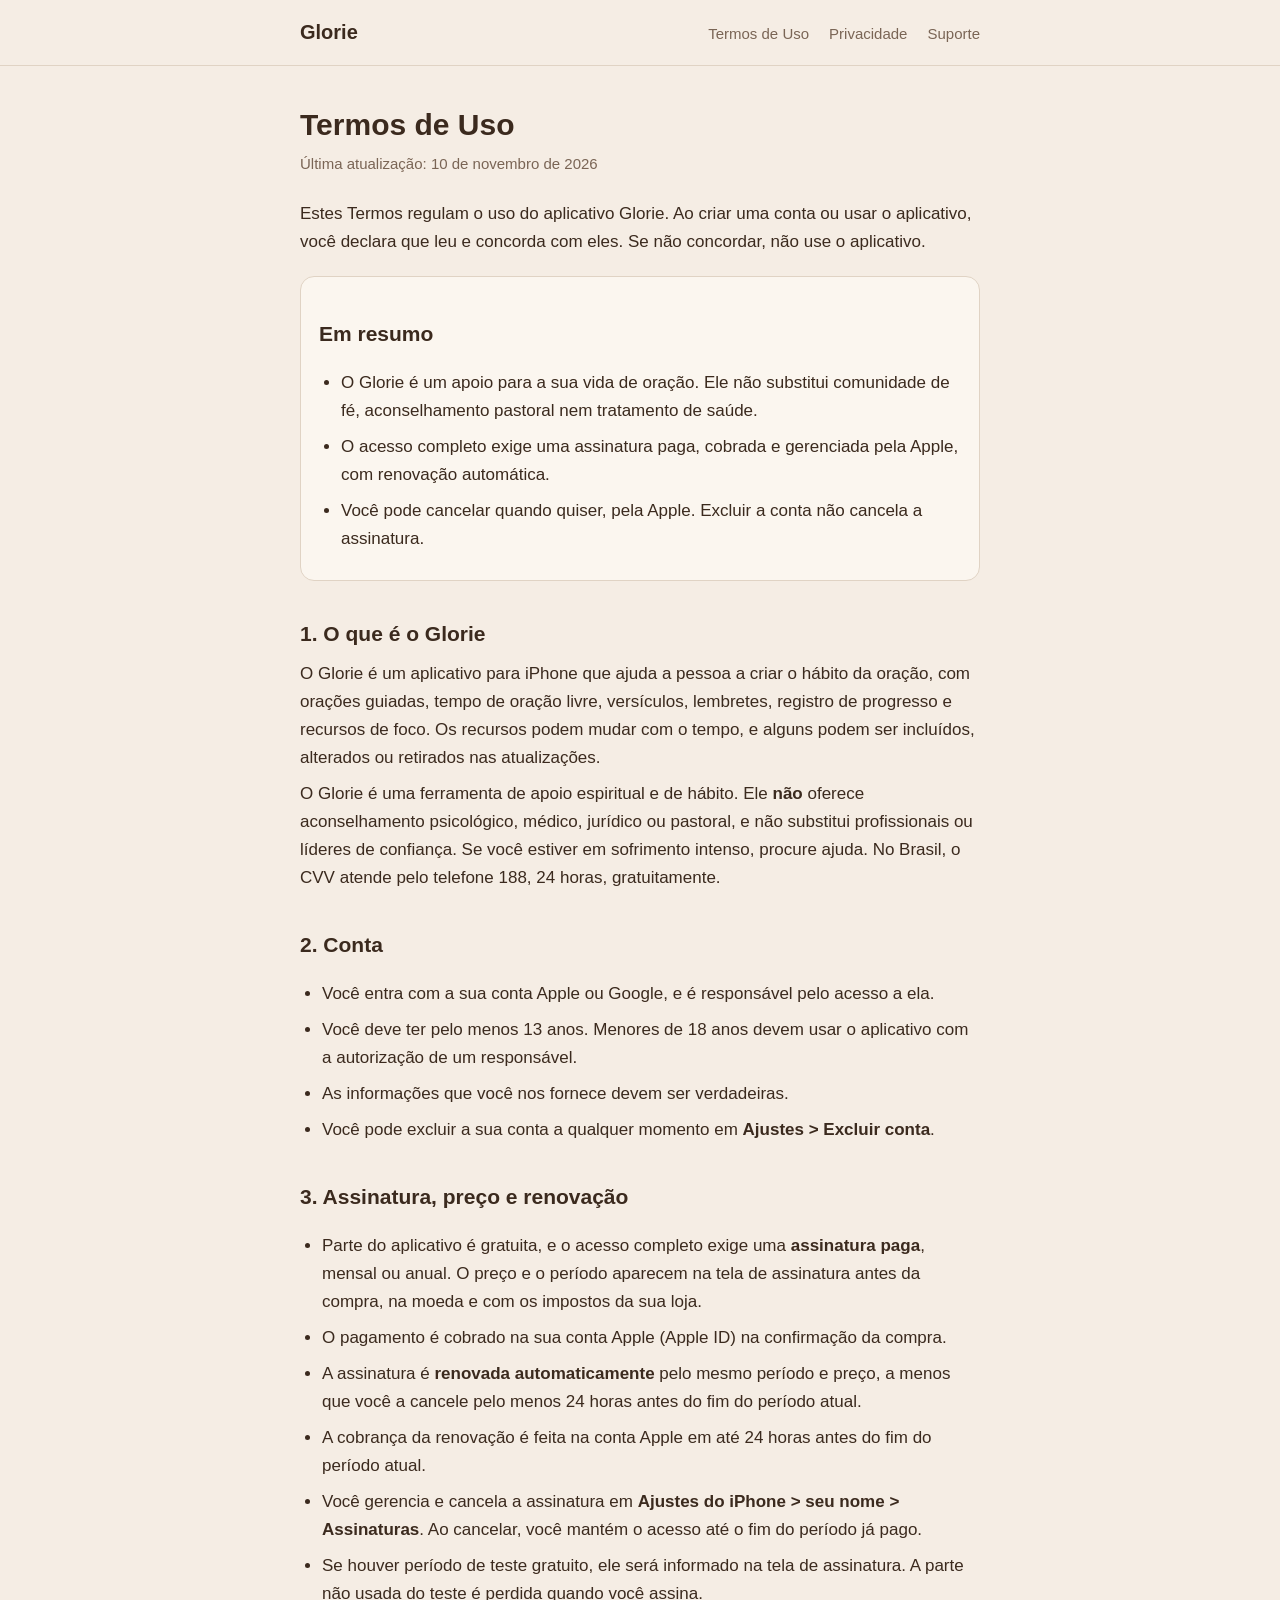
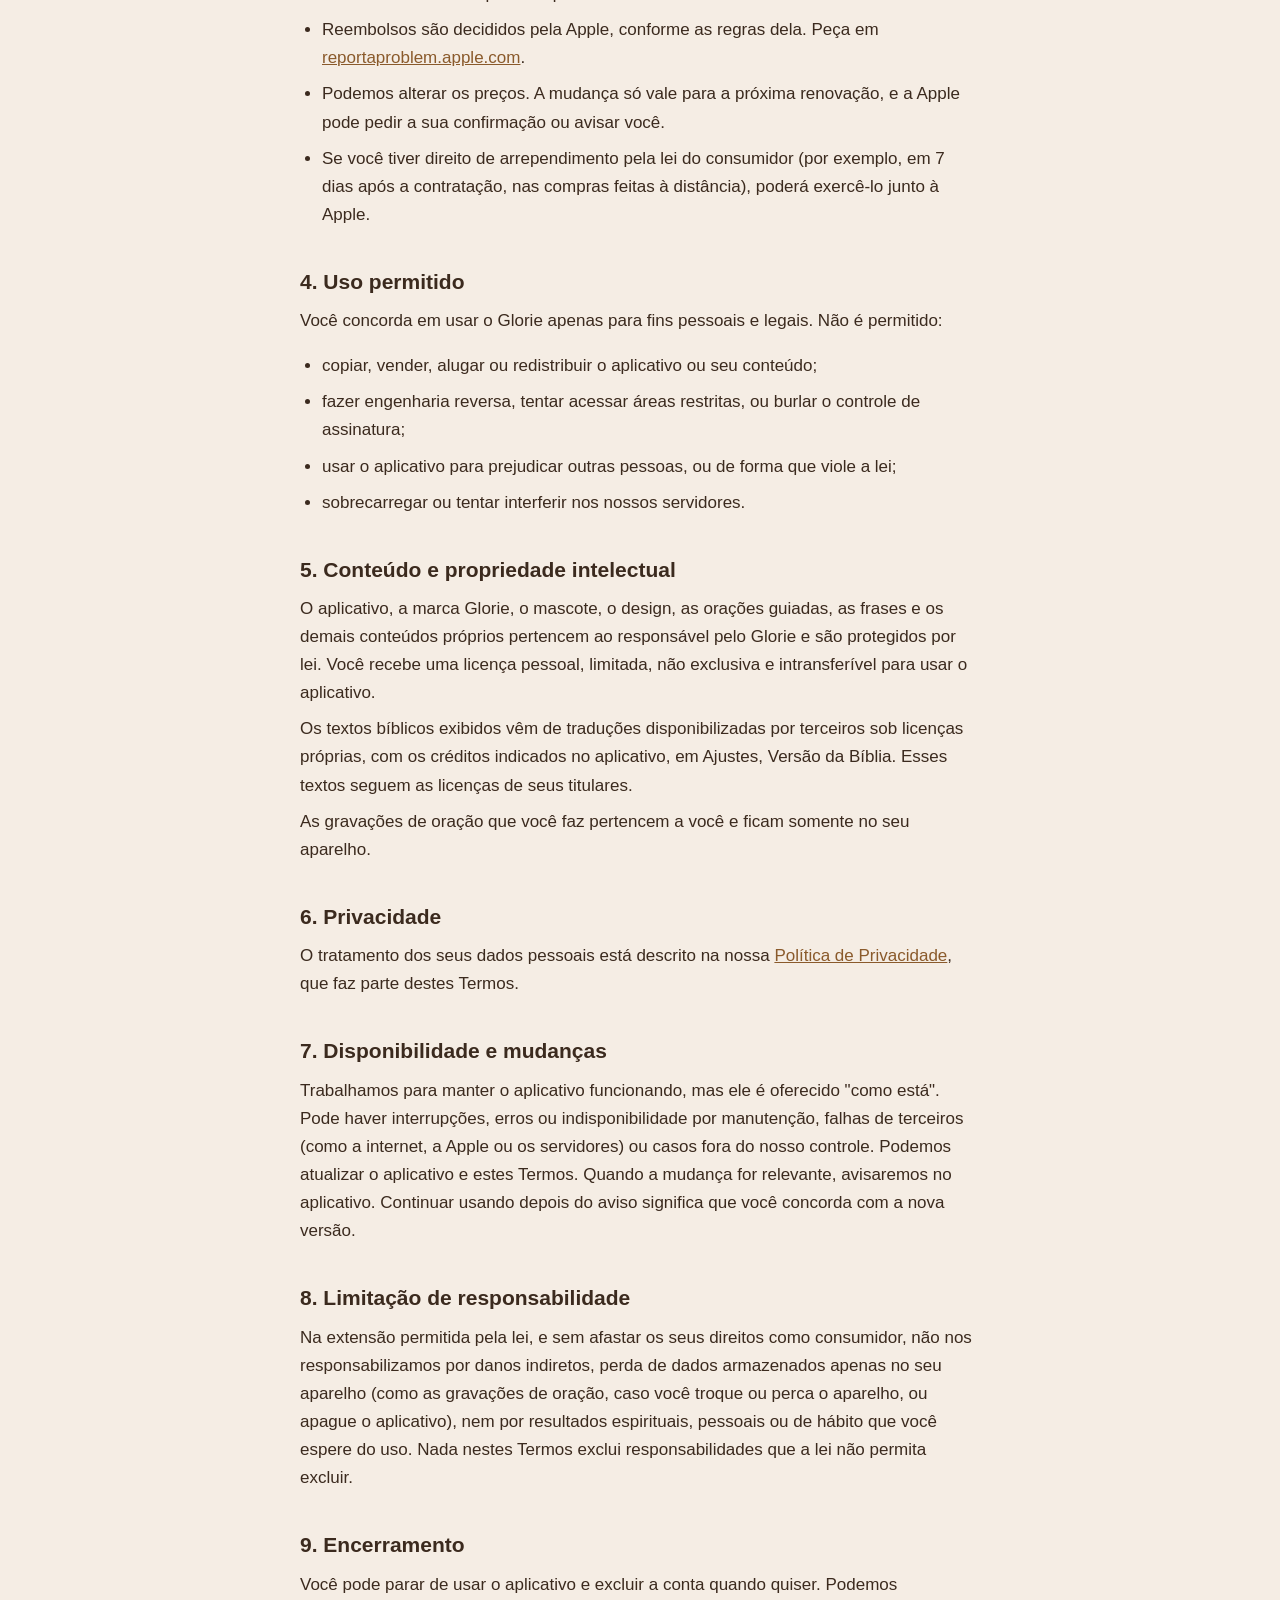
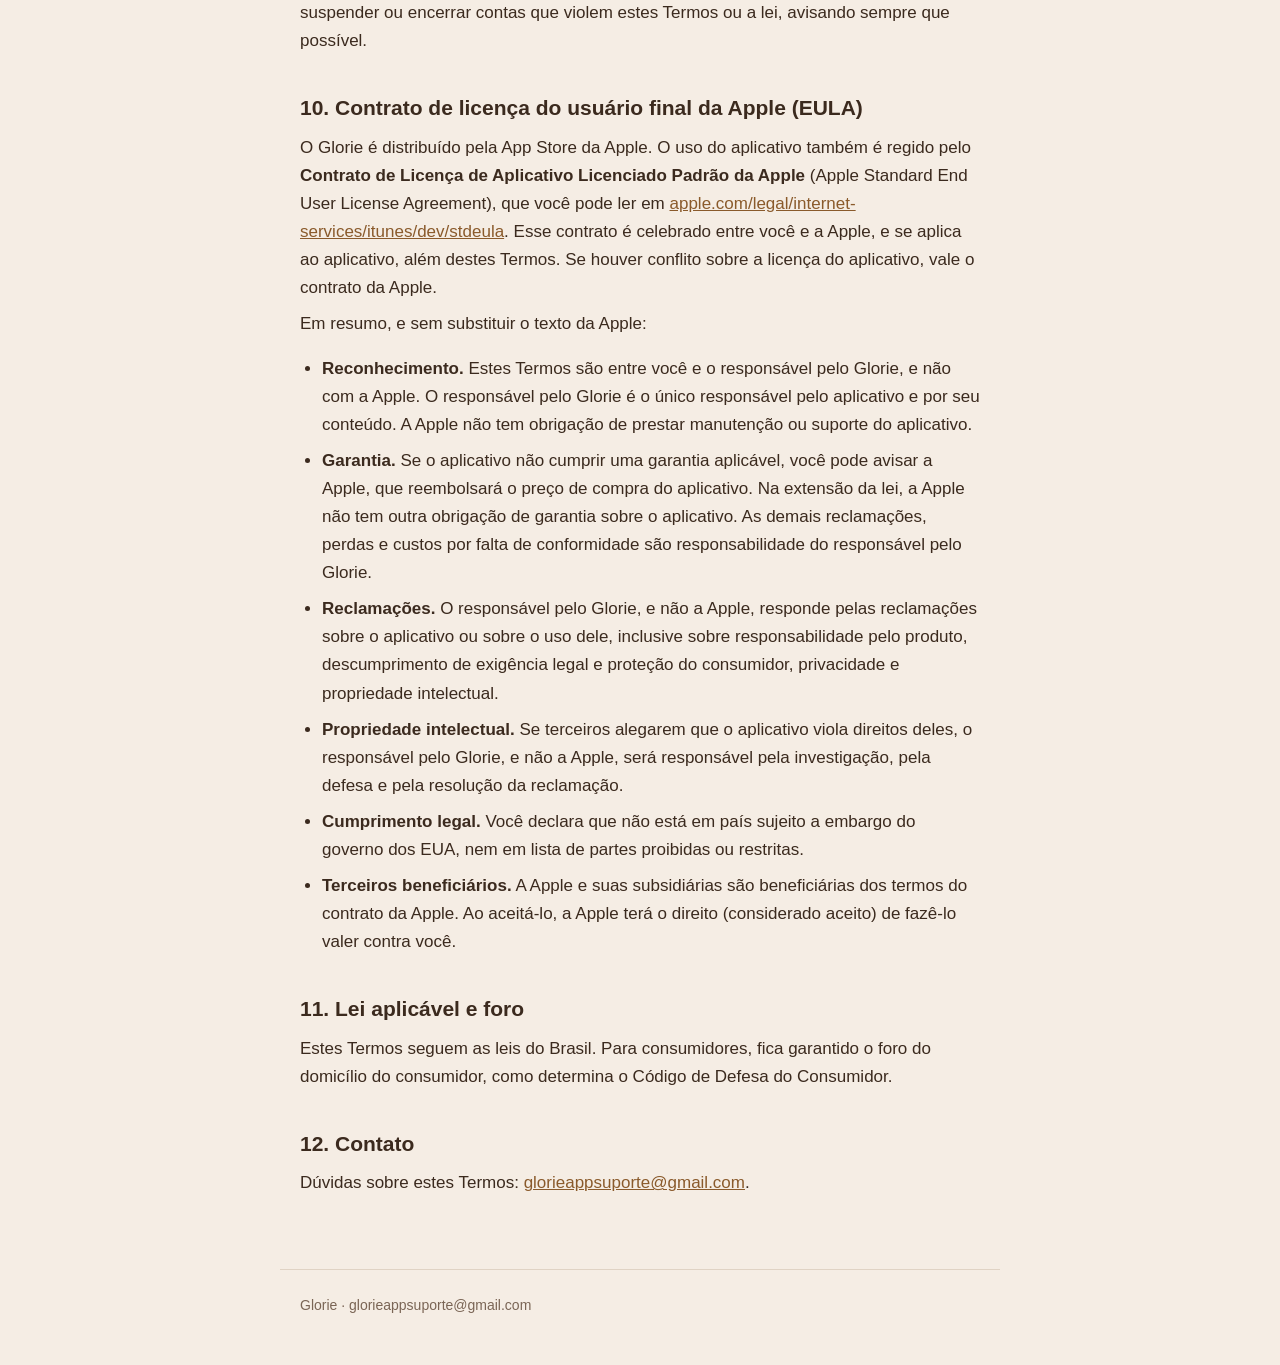
==== termos.html @ cbd6a393 "Páginas de Termos, Privacidade e Suporte do Glorie" ====
<!doctype html>
<html lang="pt-BR">
<head>
<meta charset="utf-8">
<meta name="viewport" content="width=device-width, initial-scale=1">
<title>Glorie — Termos de Uso</title>
<meta name="description" content="Termos de Uso do aplicativo Glorie.">
<link rel="stylesheet" href="style.css">
</head>
<body>
<header class="topo"><div>
  <a class="marca" href="index.html">Glorie</a>
  <a href="termos.html">Termos de Uso</a>
  <a href="privacidade.html">Privacidade</a>
  <a href="suporte.html">Suporte</a>
</div></header>
<main>
  <h1>Termos de Uso</h1>
  <p class="data">Última atualização: 10 de novembro de 2026</p>

  <p>Estes Termos regulam o uso do aplicativo Glorie. Ao criar uma conta ou usar o aplicativo, você declara que leu e concorda com eles. Se não concordar, não use o aplicativo.</p>

  <div class="resumo">
    <h2>Em resumo</h2>
    <ul>
      <li>O Glorie é um apoio para a sua vida de oração. Ele não substitui comunidade de fé, aconselhamento pastoral nem tratamento de saúde.</li>
      <li>O acesso completo exige uma assinatura paga, cobrada e gerenciada pela Apple, com renovação automática.</li>
      <li>Você pode cancelar quando quiser, pela Apple. Excluir a conta não cancela a assinatura.</li>
    </ul>
  </div>

  <h2>1. O que é o Glorie</h2>
  <p>O Glorie é um aplicativo para iPhone que ajuda a pessoa a criar o hábito da oração, com orações guiadas, tempo de oração livre, versículos, lembretes, registro de progresso e recursos de foco. Os recursos podem mudar com o tempo, e alguns podem ser incluídos, alterados ou retirados nas atualizações.</p>
  <p>O Glorie é uma ferramenta de apoio espiritual e de hábito. Ele <strong>não</strong> oferece aconselhamento psicológico, médico, jurídico ou pastoral, e não substitui profissionais ou líderes de confiança. Se você estiver em sofrimento intenso, procure ajuda. No Brasil, o CVV atende pelo telefone 188, 24 horas, gratuitamente.</p>

  <h2>2. Conta</h2>
  <ul>
    <li>Você entra com a sua conta Apple ou Google, e é responsável pelo acesso a ela.</li>
    <li>Você deve ter pelo menos 13 anos. Menores de 18 anos devem usar o aplicativo com a autorização de um responsável.</li>
    <li>As informações que você nos fornece devem ser verdadeiras.</li>
    <li>Você pode excluir a sua conta a qualquer momento em <strong>Ajustes &gt; Excluir conta</strong>.</li>
  </ul>

  <h2>3. Assinatura, preço e renovação</h2>
  <ul>
    <li>Parte do aplicativo é gratuita, e o acesso completo exige uma <strong>assinatura paga</strong>, mensal ou anual. O preço e o período aparecem na tela de assinatura antes da compra, na moeda e com os impostos da sua loja.</li>
    <li>O pagamento é cobrado na sua conta Apple (Apple ID) na confirmação da compra.</li>
    <li>A assinatura é <strong>renovada automaticamente</strong> pelo mesmo período e preço, a menos que você a cancele pelo menos 24 horas antes do fim do período atual.</li>
    <li>A cobrança da renovação é feita na conta Apple em até 24 horas antes do fim do período atual.</li>
    <li>Você gerencia e cancela a assinatura em <strong>Ajustes do iPhone &gt; seu nome &gt; Assinaturas</strong>. Ao cancelar, você mantém o acesso até o fim do período já pago.</li>
    <li>Se houver período de teste gratuito, ele será informado na tela de assinatura. A parte não usada do teste é perdida quando você assina.</li>
    <li>Reembolsos são decididos pela Apple, conforme as regras dela. Peça em <a href="https://reportaproblem.apple.com">reportaproblem.apple.com</a>.</li>
    <li>Podemos alterar os preços. A mudança só vale para a próxima renovação, e a Apple pode pedir a sua confirmação ou avisar você.</li>
    <li>Se você tiver direito de arrependimento pela lei do consumidor (por exemplo, em 7 dias após a contratação, nas compras feitas à distância), poderá exercê-lo junto à Apple.</li>
  </ul>

  <h2>4. Uso permitido</h2>
  <p>Você concorda em usar o Glorie apenas para fins pessoais e legais. Não é permitido:</p>
  <ul>
    <li>copiar, vender, alugar ou redistribuir o aplicativo ou seu conteúdo;</li>
    <li>fazer engenharia reversa, tentar acessar áreas restritas, ou burlar o controle de assinatura;</li>
    <li>usar o aplicativo para prejudicar outras pessoas, ou de forma que viole a lei;</li>
    <li>sobrecarregar ou tentar interferir nos nossos servidores.</li>
  </ul>

  <h2>5. Conteúdo e propriedade intelectual</h2>
  <p>O aplicativo, a marca Glorie, o mascote, o design, as orações guiadas, as frases e os demais conteúdos próprios pertencem ao responsável pelo Glorie e são protegidos por lei. Você recebe uma licença pessoal, limitada, não exclusiva e intransferível para usar o aplicativo.</p>
  <p>Os textos bíblicos exibidos vêm de traduções disponibilizadas por terceiros sob licenças próprias, com os créditos indicados no aplicativo, em Ajustes, Versão da Bíblia. Esses textos seguem as licenças de seus titulares.</p>
  <p>As gravações de oração que você faz pertencem a você e ficam somente no seu aparelho.</p>

  <h2>6. Privacidade</h2>
  <p>O tratamento dos seus dados pessoais está descrito na nossa <a href="privacidade.html">Política de Privacidade</a>, que faz parte destes Termos.</p>

  <h2>7. Disponibilidade e mudanças</h2>
  <p>Trabalhamos para manter o aplicativo funcionando, mas ele é oferecido "como está". Pode haver interrupções, erros ou indisponibilidade por manutenção, falhas de terceiros (como a internet, a Apple ou os servidores) ou casos fora do nosso controle. Podemos atualizar o aplicativo e estes Termos. Quando a mudança for relevante, avisaremos no aplicativo. Continuar usando depois do aviso significa que você concorda com a nova versão.</p>

  <h2>8. Limitação de responsabilidade</h2>
  <p>Na extensão permitida pela lei, e sem afastar os seus direitos como consumidor, não nos responsabilizamos por danos indiretos, perda de dados armazenados apenas no seu aparelho (como as gravações de oração, caso você troque ou perca o aparelho, ou apague o aplicativo), nem por resultados espirituais, pessoais ou de hábito que você espere do uso. Nada nestes Termos exclui responsabilidades que a lei não permita excluir.</p>

  <h2>9. Encerramento</h2>
  <p>Você pode parar de usar o aplicativo e excluir a conta quando quiser. Podemos suspender ou encerrar contas que violem estes Termos ou a lei, avisando sempre que possível.</p>

  <h2>10. Contrato de licença do usuário final da Apple (EULA)</h2>
  <p>O Glorie é distribuído pela App Store da Apple. O uso do aplicativo também é regido pelo <strong>Contrato de Licença de Aplicativo Licenciado Padrão da Apple</strong> (Apple Standard End User License Agreement), que você pode ler em <a href="https://www.apple.com/legal/internet-services/itunes/dev/stdeula/">apple.com/legal/internet-services/itunes/dev/stdeula</a>. Esse contrato é celebrado entre você e a Apple, e se aplica ao aplicativo, além destes Termos. Se houver conflito sobre a licença do aplicativo, vale o contrato da Apple.</p>
  <p>Em resumo, e sem substituir o texto da Apple:</p>
  <ul>
    <li><strong>Reconhecimento.</strong> Estes Termos são entre você e o responsável pelo Glorie, e não com a Apple. O responsável pelo Glorie é o único responsável pelo aplicativo e por seu conteúdo. A Apple não tem obrigação de prestar manutenção ou suporte do aplicativo.</li>
    <li><strong>Garantia.</strong> Se o aplicativo não cumprir uma garantia aplicável, você pode avisar a Apple, que reembolsará o preço de compra do aplicativo. Na extensão da lei, a Apple não tem outra obrigação de garantia sobre o aplicativo. As demais reclamações, perdas e custos por falta de conformidade são responsabilidade do responsável pelo Glorie.</li>
    <li><strong>Reclamações.</strong> O responsável pelo Glorie, e não a Apple, responde pelas reclamações sobre o aplicativo ou sobre o uso dele, inclusive sobre responsabilidade pelo produto, descumprimento de exigência legal e proteção do consumidor, privacidade e propriedade intelectual.</li>
    <li><strong>Propriedade intelectual.</strong> Se terceiros alegarem que o aplicativo viola direitos deles, o responsável pelo Glorie, e não a Apple, será responsável pela investigação, pela defesa e pela resolução da reclamação.</li>
    <li><strong>Cumprimento legal.</strong> Você declara que não está em país sujeito a embargo do governo dos EUA, nem em lista de partes proibidas ou restritas.</li>
    <li><strong>Terceiros beneficiários.</strong> A Apple e suas subsidiárias são beneficiárias dos termos do contrato da Apple. Ao aceitá-lo, a Apple terá o direito (considerado aceito) de fazê-lo valer contra você.</li>
  </ul>

  <h2>11. Lei aplicável e foro</h2>
  <p>Estes Termos seguem as leis do Brasil. Para consumidores, fica garantido o foro do domicílio do consumidor, como determina o Código de Defesa do Consumidor.</p>

  <h2>12. Contato</h2>
  <p>Dúvidas sobre estes Termos: <a href="mailto:glorieappsuporte@gmail.com">glorieappsuporte@gmail.com</a>.</p>
</main>
<footer>Glorie · glorieappsuporte@gmail.com</footer>
</body>
</html>
---- style.css ----
:root {
  --fundo: #f5ede4;
  --texto: #3b2a1e;
  --suave: #7a6555;
  --linha: #e0d3c4;
  --destaque: #8a5a2b;
  --cartao: #fbf6ef;
}
@media (prefers-color-scheme: dark) {
  :root {
    --fundo: #1d1612;
    --texto: #f1e7db;
    --suave: #b9a897;
    --linha: #3a2e26;
    --destaque: #d9a566;
    --cartao: #261d17;
  }
}
* { box-sizing: border-box; }
body {
  margin: 0;
  background: var(--fundo);
  color: var(--texto);
  font-family: -apple-system, BlinkMacSystemFont, "Segoe UI", Roboto, "Helvetica Neue", Arial, sans-serif;
  line-height: 1.65;
  font-size: 17px;
}
main { max-width: 720px; margin: 0 auto; padding: 32px 20px 64px; }
header.topo { border-bottom: 1px solid var(--linha); }
header.topo div { max-width: 720px; margin: 0 auto; padding: 16px 20px; display: flex; flex-wrap: wrap; gap: 8px 20px; align-items: baseline; }
header.topo .marca { font-weight: 700; font-size: 20px; color: var(--texto); text-decoration: none; margin-right: auto; }
header.topo a { color: var(--suave); text-decoration: none; font-size: 15px; }
header.topo a:hover { color: var(--destaque); }
h1 { font-size: 30px; line-height: 1.25; margin: 8px 0 4px; }
h2 { font-size: 21px; margin: 36px 0 8px; }
h3 { font-size: 17px; margin: 22px 0 4px; }
p, li { margin: 8px 0; }
ul { padding-left: 22px; }
a { color: var(--destaque); }
.data { color: var(--suave); font-size: 15px; margin-bottom: 24px; }
.resumo { background: var(--cartao); border: 1px solid var(--linha); border-radius: 14px; padding: 4px 18px 10px; margin: 20px 0; }
table { width: 100%; border-collapse: collapse; margin: 12px 0; font-size: 15px; }
th, td { text-align: left; vertical-align: top; padding: 8px 10px; border-bottom: 1px solid var(--linha); }
th { color: var(--suave); font-weight: 600; }
footer { max-width: 720px; margin: 0 auto; padding: 24px 20px 48px; color: var(--suave); font-size: 14px; border-top: 1px solid var(--linha); }
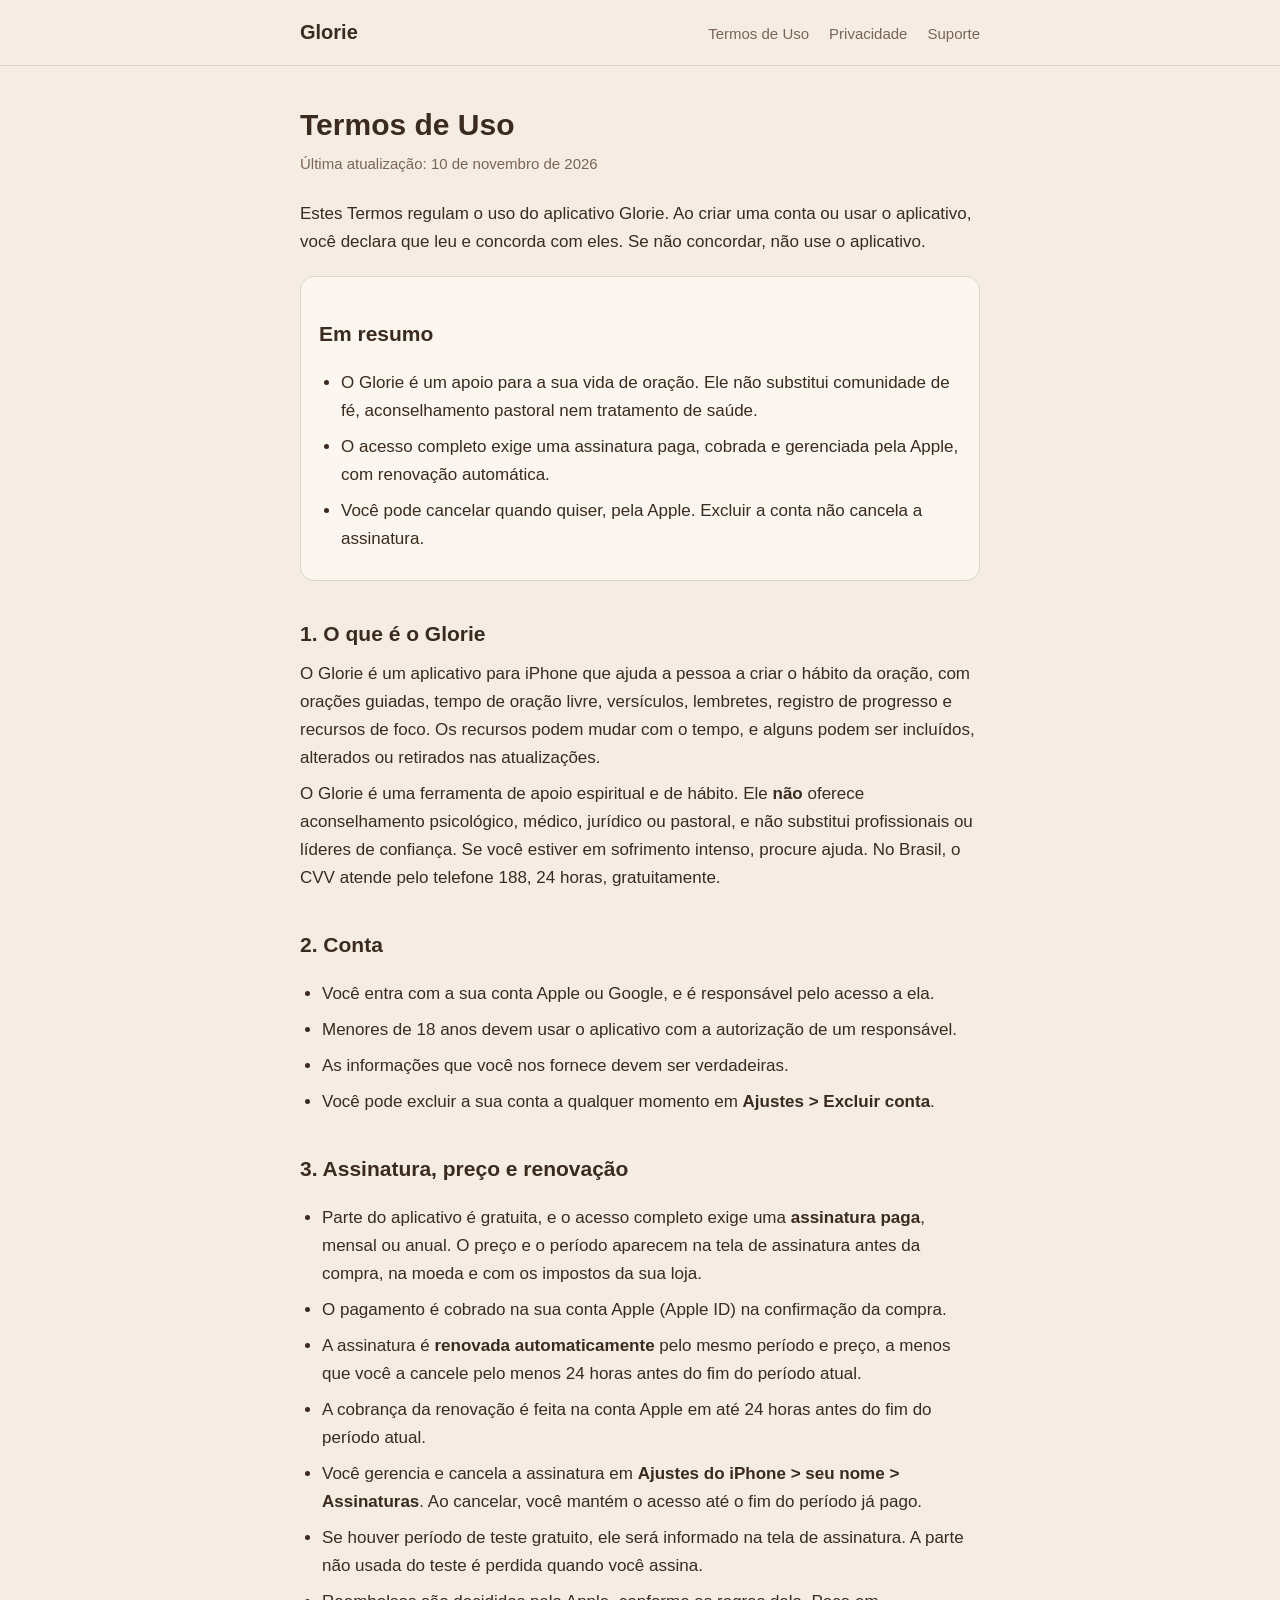
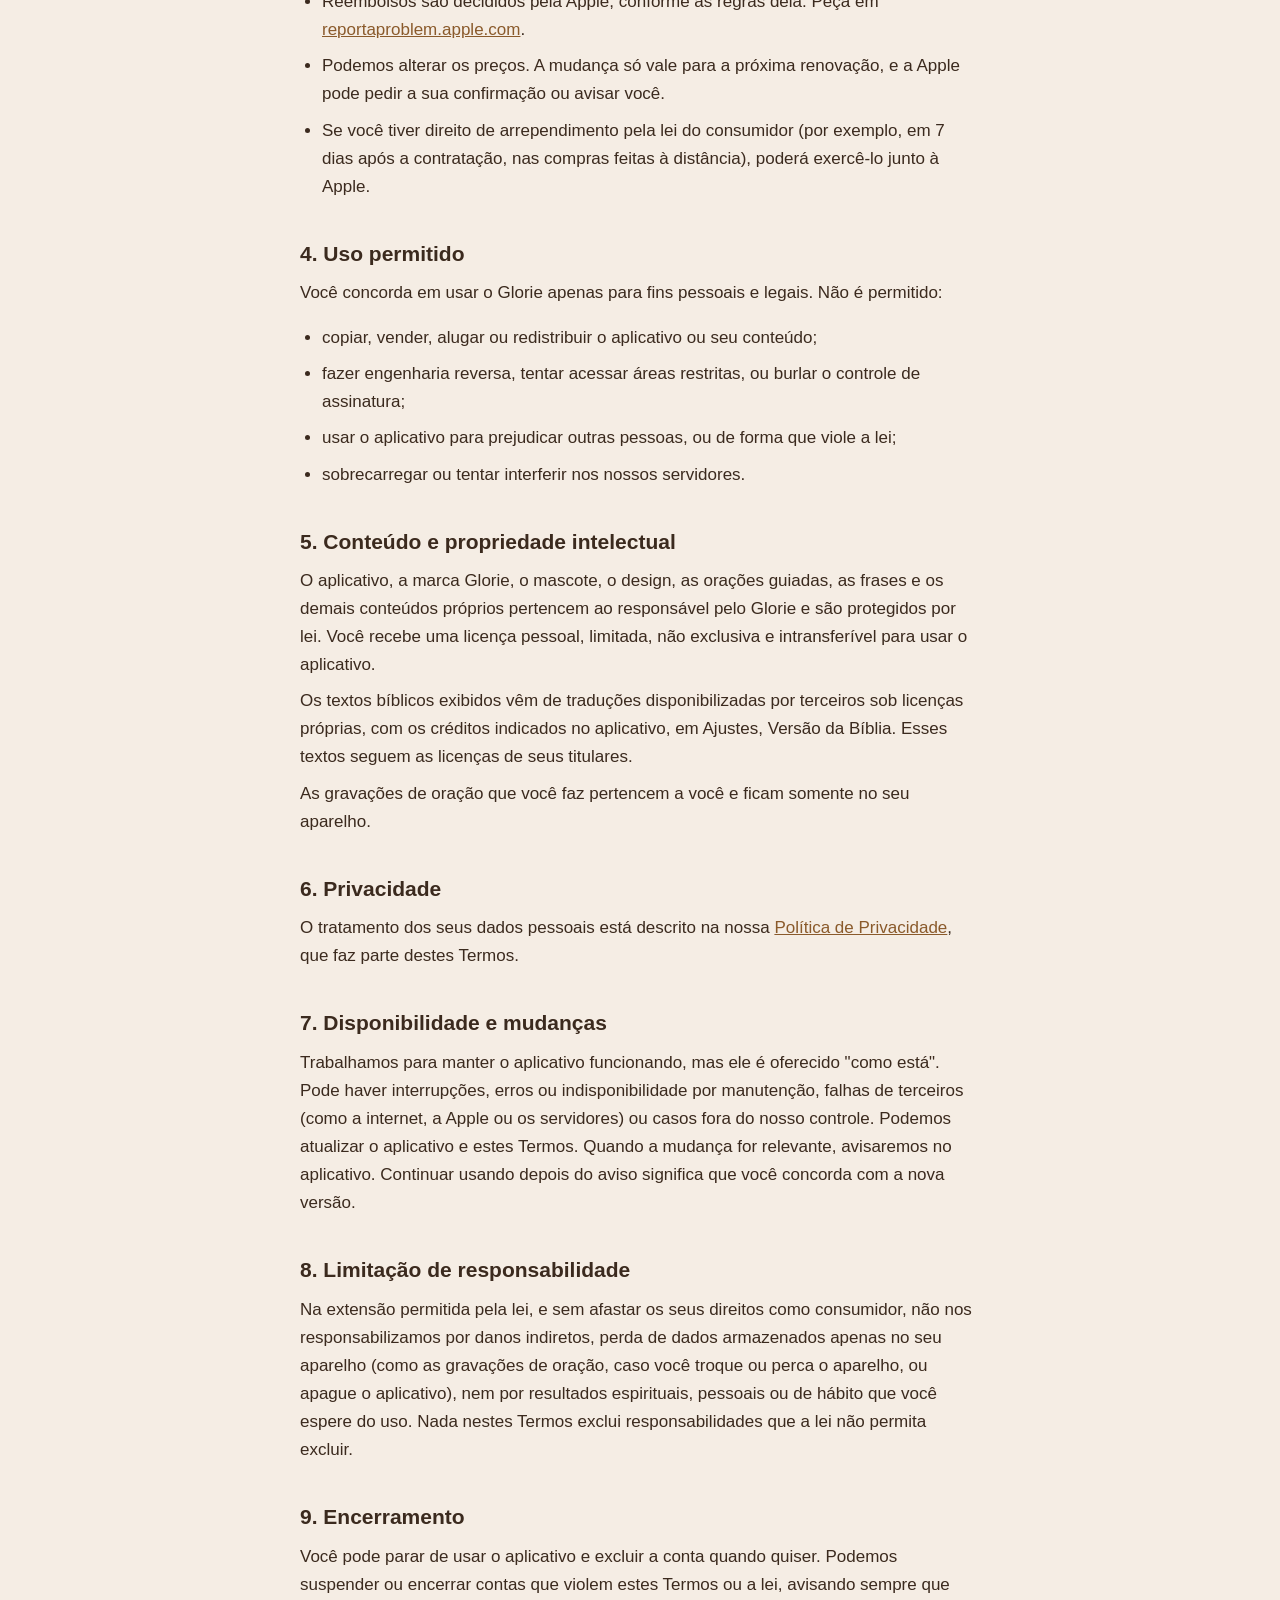
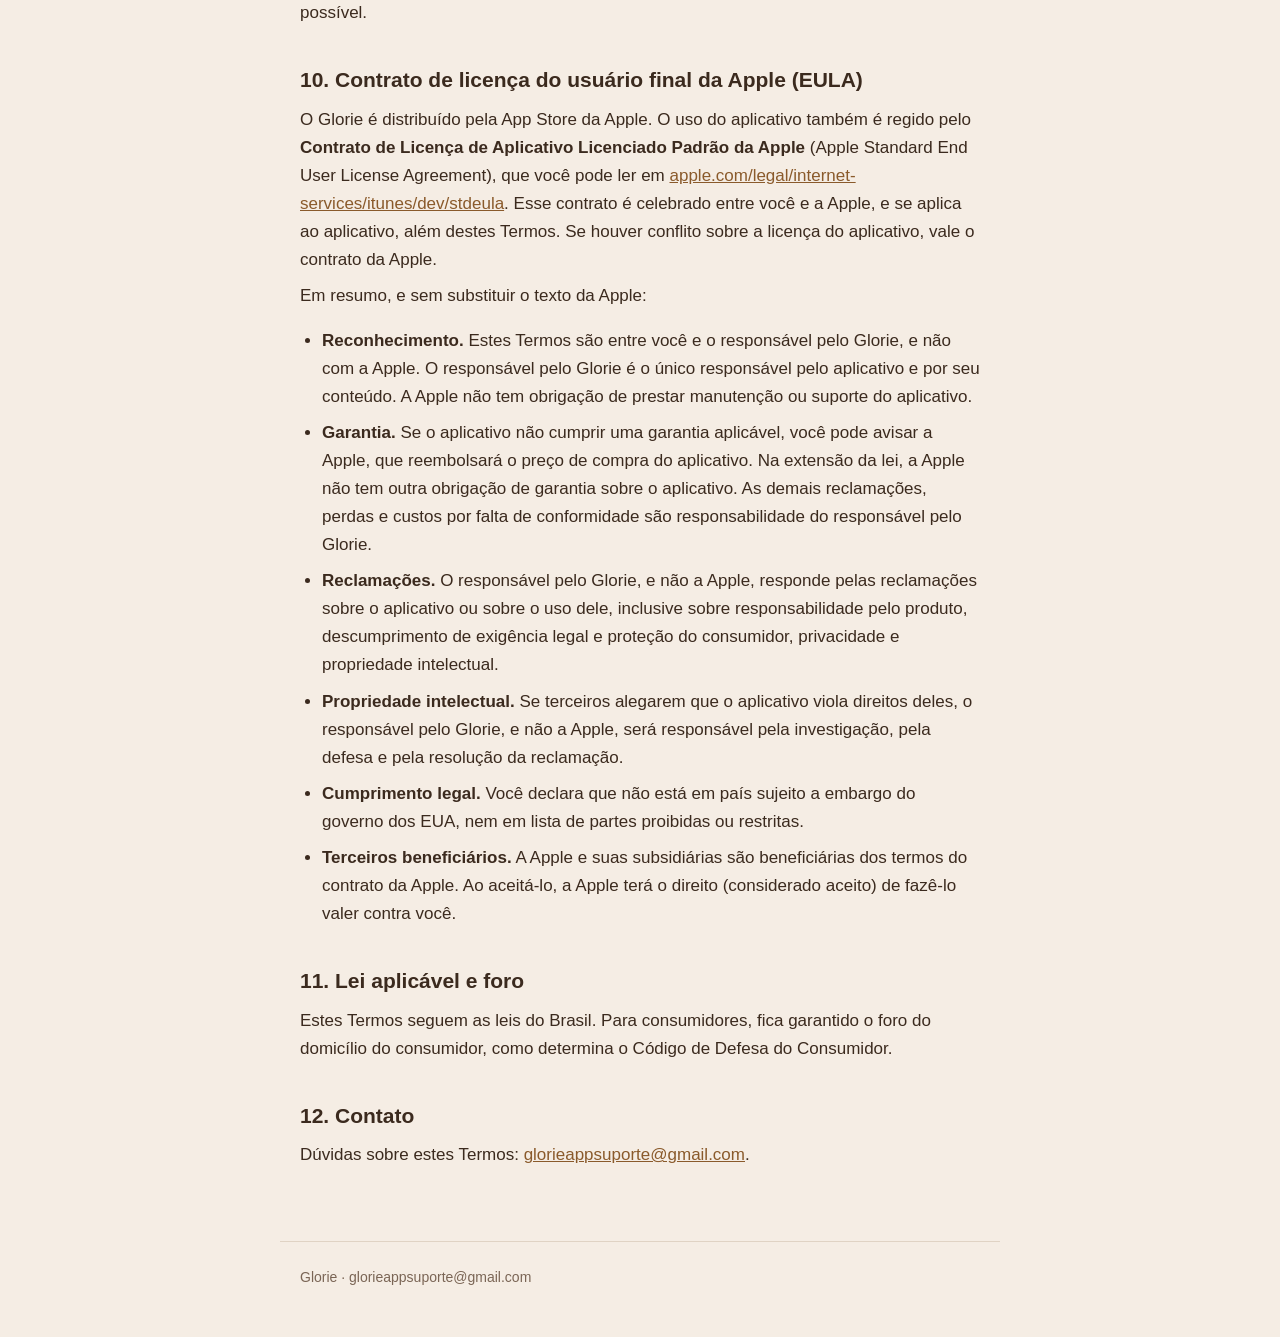
==== commit 93a9915d: "Tira a idade minima de 13 anos dos Termos e da Politica" ====
--- a/termos.html
+++ b/termos.html
@@ -36,7 +36,7 @@
   <h2>2. Conta</h2>
   <ul>
     <li>Você entra com a sua conta Apple ou Google, e é responsável pelo acesso a ela.</li>
-    <li>Você deve ter pelo menos 13 anos. Menores de 18 anos devem usar o aplicativo com a autorização de um responsável.</li>
+    <li>Menores de 18 anos devem usar o aplicativo com a autorização de um responsável.</li>
     <li>As informações que você nos fornece devem ser verdadeiras.</li>
     <li>Você pode excluir a sua conta a qualquer momento em <strong>Ajustes &gt; Excluir conta</strong>.</li>
   </ul>
